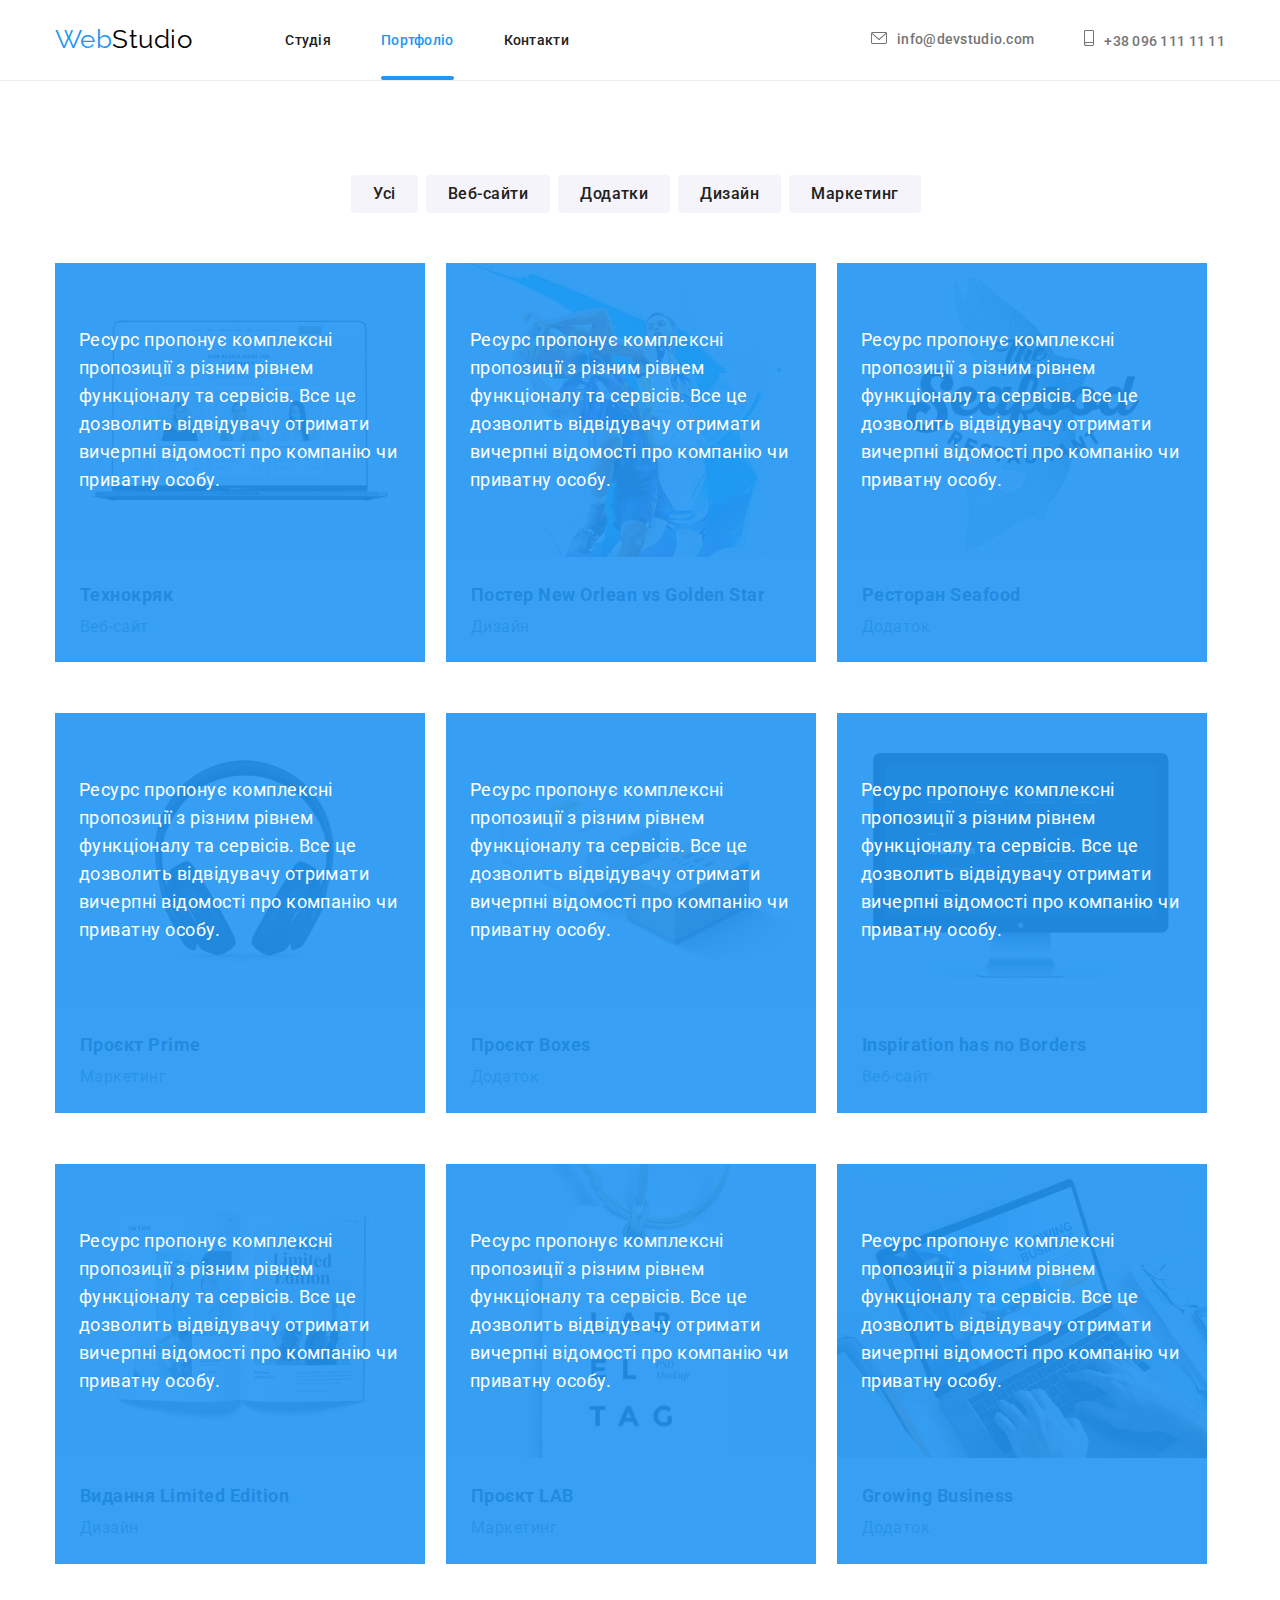
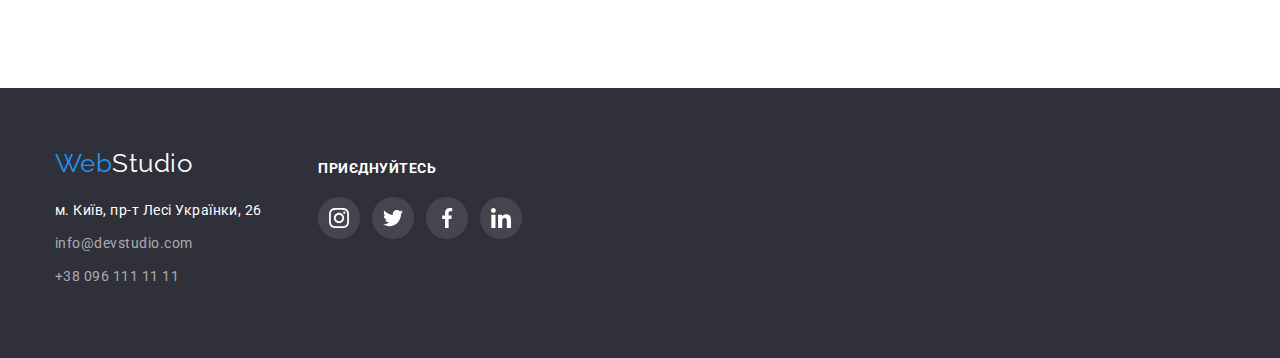
==== portfolio.html @ a59c3789 "1" ====
<!DOCTYPE html>
<html lang="uk">
  <head>
    <meta charset="UTF-8" />
    <meta http-equiv="X-UA-Compatible" content="IE=edge" />
    <meta name="viewport" content="width=device-width, initial-scale=1.0" />
    <title>Document</title>
    <link rel="preconnect" href="https://fonts.googleapis.com" />
    <link rel="preconnect" href="https://fonts.gstatic.com" crossorigin />
    <link
      href="https://fonts.googleapis.com/css2?family=Raleway:wght@700&family=Roboto:wght@400;500;700;900&display=swap"
      rel="stylesheet"
    />
    <link rel="stylesheet" href="./css/modern-normalize.css" />
    <link rel="stylesheet" href="./css/styles.css" />
  </head>
  <body>
    <!--Шапка-->
    <header class="header">
      <div class="container">
        <nav class="nav">
          <a class="logo" lang="en" href="./index.html"
            >Web<span class="logo-part">Studio</span>
          </a>
          <ul class="nav-list list">
            <li><a class="link" href="./index.html">Студія</a></li>
            <li>
              <a class="link current" href="./portfolio.html">Портфоліо</a>
            </li>
            <li><a class="link" href="">Контакти</a></li>
          </ul>
        </nav>
        <ul class="contacts list">
          <li>
            <a class="link" lang="en" href="mailto:info@devstudio.com">
              <svg class="header-icons" style="width: 16px; height: 12px">
                <use xlink:href="./images/sprite.svg#icon-mailsvg"></use></svg
              >info@devstudio.com
            </a>
          </li>
          <li>
            <a class="link" href="tel:+380961111111">
              <svg class="header-icons" style="width: 10px; height: 16px">
                <use
                  xlink:href="./images/sprite.svg#icon-smartphonesvg"
                ></use></svg
              >+38 096 111 11 11
            </a>
          </li>
        </ul>
      </div>
    </header>
    <!--Основная часть-->
    <main>
      <!--Портфоліо-->
      <section class="section">
        <div class="container">
          <h1 class="section-title-hidden">Портфоліо</h1>
          <!--Фільтр-->
          <ul class="filter-list list">
            <li class="filter-list-branch">
              <button class="button" type="button">Усі</button>
            </li>
            <li class="filter-list-branch">
              <button class="button" type="button">Веб-сайти</button>
            </li>
            <li class="filter-list-branch">
              <button class="button" type="button">Додатки</button>
            </li>
            <li class="filter-list-branch">
              <button class="button" type="button">Дизайн</button>
            </li>
            <li class="filter-list-branch">
              <button class="button" type="button">Маркетинг</button>
            </li>
          </ul>
          <ul class="portfolio list">
            <li class="portfolio-branch">
               
                <a 
                class="portfolio-branch-img"
                href="#"
                target="_blank"
                rel="noopener noreferrer"
              >
              <div>
                <img
                  class="image-portfolio"
                  src="./images/all/im1.jpg"
                  alt="Макбук"
                  width="370"
                />
                <p class="image-text">Ресурс пропонує комплексні пропозиції з різним рівнем функціоналу та сервісів. Все це дозволить відвідувачу отримати вичерпні відомості про компанію чи приватну особу.</p>
              </div>
                <div class="about">
                  <h2 class="title-up">Технокряк</h2>
                  <p class="title-down">Веб-сайт</p>
                </div>
              </a>
            </li>
            <li class="portfolio-branch">
               
                <a 
                class="portfolio-branch-img"
                href="#"
                target="_blank"
                rel="noopener noreferrer"
              >
              <div>
                <img
                  class="image-portfolio"
                  src="./images/all/im2.jpg"
                  alt="Баскетбол"
                  width="370"
                />
                <p class="image-text">Ресурс пропонує комплексні пропозиції з різним рівнем функціоналу та сервісів. Все це дозволить відвідувачу отримати вичерпні відомості про компанію чи приватну особу.</p>
              </div>
                <div class="about">
                  <h2 class="title-up">Постер New Orlean vs Golden Star</h2>
                  <p class="title-down">Дизайн</p>
                </div>
              </a>
            </li>
            <li class="portfolio-branch">
              
                <a 
                class="portfolio-branch-img"
                href="#"
                target="_blank"
                rel="noopener noreferrer"
              >
              <div> 
                <img
                  class="image-portfolio"
                  src="./images/all/im3.jpg"
                  alt="Риба"
                  width="370"
                />
                <p class="image-text">Ресурс пропонує комплексні пропозиції з різним рівнем функціоналу та сервісів. Все це дозволить відвідувачу отримати вичерпні відомості про компанію чи приватну особу.</p>
              </div>
                <div class="about">
                  <h2 class="title-up">Ресторан Seafood</h2>
                  <p class="title-down">Додаток</p>
                </div>
              </a>
            </li>
            <li class="portfolio-branch">
               
                <a
                class="portfolio-branch-img"
                href="#"
                target="_blank"
                rel="noopener noreferrer"
              >
              <div>
                <img
                  class="image-portfolio"
                  src="./images/all/im4.jpg"
                  alt="Навушники"
                  width="370"
                />
                <p class="image-text">Ресурс пропонує комплексні пропозиції з різним рівнем функціоналу та сервісів. Все це дозволить відвідувачу отримати вичерпні відомості про компанію чи приватну особу.</p>
              </div>
                <div class="about">
                  <h2 class="title-up">Проєкт Prime</h2>
                  <p class="title-down">Маркетинг</p>
                </div>
              </a>
            </li>
            <li class="portfolio-branch">
               <a
                class="portfolio-branch-img"
                href="#"
                target="_blank"
                rel="noopener noreferrer"
              >
              <div>
                <img
                  class="image-portfolio"
                  src="./images/all/im5.jpg"
                  alt="Коробки"
                  width="370"
                />
                <p class="image-text">Ресурс пропонує комплексні пропозиції з різним рівнем функціоналу та сервісів. Все це дозволить відвідувачу отримати вичерпні відомості про компанію чи приватну особу.</p>
              </div>
                <div class="about">
                  <h2 class="title-up">Проєкт Boxes</h2>
                  <p class="title-down">Додаток</p>
                </div>
              </a>
            </li>
            <li class="portfolio-branch">
               <a
                class="portfolio-branch-img"
                href="#"
                target="_blank"
                rel="noopener noreferrer"
              >
              <div>
                <img
                  class="image-portfolio"
                  src="./images/all/im6.jpg"
                  alt="Аймак"
                  width="370"
                />
                <p class="image-text">Ресурс пропонує комплексні пропозиції з різним рівнем функціоналу та сервісів. Все це дозволить відвідувачу отримати вичерпні відомості про компанію чи приватну особу.</p>
              </div>
                <div class="about">
                  <h2 class="title-up">Inspiration has no Borders</h2>
                  <p class="title-down">Веб-сайт</p>
                </div>
              </a>
            </li>
            <li class="portfolio-branch">
               <a
                class="portfolio-branch-img"
                href="#"
                target="_blank"
                rel="noopener noreferrer"
              >
              <div>
                <img
                  class="image-portfolio"
                  src="./images/all/im7.jpg"
                  alt="Книга"
                  width="370"
                />
                <p class="image-text">Ресурс пропонує комплексні пропозиції з різним рівнем функціоналу та сервісів. Все це дозволить відвідувачу отримати вичерпні відомості про компанію чи приватну особу.</p>
              </div>
                <div class="about">
                  <h2 class="title-up">Видання Limited Edition</h2>
                  <p class="title-down">Дизайн</p>
                </div>
              </a>
            </li>
            <li class="portfolio-branch">
               <a
                class="portfolio-branch-img"
                href="#"
                target="_blank"
                rel="noopener noreferrer"
              >
              <div>
                <img
                  class="image-portfolio"
                  src="./images/all/im8.jpg"
                  alt="Візитка"
                  width="370"
                />
                <p class="image-text">Ресурс пропонує комплексні пропозиції з різним рівнем функціоналу та сервісів. Все це дозволить відвідувачу отримати вичерпні відомості про компанію чи приватну особу.</p>
              </div>
                <div class="about">
                  <h2 class="title-up">Проєкт LAB</h2>
                  <p class="title-down">Маркетинг</p>
                </div>
              </a>
            </li>
            <li class="portfolio-branch">
               <a
                class="portfolio-branch-img"
                href="#"
                target="_blank"
                rel="noopener noreferrer"
              >
              <div>
                <img
                  class="image-portfolio"
                  src="./images/all/im9.jpg"
                  alt="Друкування"
                  width="370"
                />
                <p class="image-text">Ресурс пропонує комплексні пропозиції з різним рівнем функціоналу та сервісів. Все це дозволить відвідувачу отримати вичерпні відомості про компанію чи приватну особу.</p>
              </div>
                <div class="about">
                  <h2 class="title-up">Growing Business</h2>
                  <p class="title-down">Додаток</p>
                </div>
              </a>
            </li>
          </ul>
        </div>
      </section>
    </main>
    <!--Футер-->
    <footer class="footer">
      <div class="container">
        <div class="footer-wraper">
          <div class="left-part-footer">
        <a class="logo logo-footer" lang="en" href="./index.html"
          >Web<span class="logo-part">Studio</span>
        </a>
        <address class="address">
          <ul class="address-list list">
            <li class="address-list-branch">
              <a
                class="map-link"
                href="https://goo.gl/maps/8YzZ8yMkQN2f1ThD6"
                target="_blank"
                rel="noopener noreferrer"
                >м. Київ, пр-т Лесі Українки, 26</a
              >
            </li>
            <li class="address-list-branch">
              <a class="link" href="mailto:info@devstudio.com"
                >info@devstudio.com</a
              >
            </li>
            <li class="address-list-branch">
              <a class="link" href="tel:+380961111111">+38 096 111 11 11</a>
            </li>
          </ul>
        </address>
      </div>
        <div class="footer-socials">
          <p class="footer-p">приєднуйтесь</p>
          <ul class="photo-team-branch-icons-list">
            <li>
               <a  class="link-footer-icons" href="#"><svg class="photo-team-icons">
                <use xlink:href="./images/sprite.svg#icon-instagramsvg"></use>
              </svg> </a> 
            </li>
            <li>
              <a class="link-footer-icons" href="#"><svg class="photo-team-icons">
                <use xlink:href="./images/sprite.svg#icon-twittersvg"></use>
              </svg></a>  
            </li>
            <li>
              <a class="link-footer-icons" href="#"><svg class="photo-team-icons">
                <use xlink:href="./images/sprite.svg#icon-facebooksvg"></use>
              </svg></a>  
            </li>
            <li>
              <a class="link-footer-icons" href="#"><svg class="photo-team-icons">
                <use xlink:href="./images/sprite.svg#icon-linkedinsvg"></use>
              </svg></a>  
            </li>
          </ul>
        </div>
        </div>
      </div>
      </footer>
  </body>
</html>
---- css/styles.css ----
:root{ 
    --main-color: #212121;
    --background-color: #F5F5F5;
    --accent-color: #2196F3;
    --title-text-color: #757575;
    --background-other-color: #2F303A;
    --hero-color:#fff;
}   
html{
    margin: 0;
    padding: 0;
    box-sizing: border-box;
}
body{
    color:var(--main-color);
    background-color:var(--hero-color);
    font-family:"Roboto", sans-serif;
    letter-spacing: 0.03em;
}
.list{
    list-style: none;
}
h1,
h2,
h3,
p,
ul {
  margin: 0;
  padding: 0;
}
.section{
    padding: 94px 0;
}
.section-nopad{
    padding: 0 0 94px 0;
}
.header{
    border-bottom: 1px solid #ECECEC;
}
.logo{
    color:var(--accent-color);
    font-size:26px;
    text-decoration:none;
    font-family:"Raleway", sans-serif;
    line-height:1.2;
    margin-right: 93px;
    }
.logo-part{
    color: #000;
    text-decoration:none;
}
.nav-list{
    display: flex;
    justify-content: space-between;
    align-items: center;
    gap: 50px;
    
}
.nav-list .link{
    color: var(--main-color);
    text-decoration: none;
    font-weight: 500;
    font-size: 14px;
    line-height: 1.14;
    letter-spacing: 0.02em;
    padding: 30px 0;
    position: relative;
}
.nav-list .link:hover::after,
.nav-list .link:focus::after,
.nav-list .link.current::after{
    color:var(--accent-color);
    transition: 250ms cubic-bezier(0.4, 0, 0.2, 1);
    opacity: 1;
}
.nav-list .link::after{
    content: "";
    background-color: var(--accent-color);
    display: inline-block;
    width: 100%;
    height: 4px;
    border-radius: 2px;
    position: absolute;
    bottom: -2px;
    left: 0;
    transition: 250ms cubic-bezier(0.4, 0, 0.2, 1);
    opacity: 0;
}
.nav-list .link.current{
    color:var(--accent-color);
}
.contacts .link{
    color:var(--title-text-color);
    text-decoration: none;
    font-weight: 500;
    font-size: 14px;
    line-height: 1.14;
    letter-spacing: 0.02em;
}
.contacts .link:hover,
.contacts .link:focus{
    color: var(--accent-color);
    text-decoration: none;
    transition: 250ms cubic-bezier(0.4, 0, 0.2, 1);
}
.hero{
    background-color: var(--background-other-color);
    display: flex;
    justify-content: center;
    flex-direction: column;
    gap: 30px;
    align-items: center;
    padding: 200px 0;
    background-image: url(../images/background-hero.jpg);
    background-repeat: no-repeat;
    background-size: cover;
    }
.hero-top{
    color:var(--hero-color);
    font-weight: 900;
    font-size: 44px;
    line-height: 1.36;
    letter-spacing: 00.03em;
    text-transform: uppercase;
    display: inline-block;
    width: 696px;
    text-align: center;
    }
.main-button{
    height: 50px;
    width: 216px;
    font-style: normal;
    font-weight: 700;
    font-size: 16px;
    line-height: 1.9;
    letter-spacing: 0.06em;
    background-color: var(--accent-color);
    box-shadow: 0px 4px 4px rgb(0 0 0 / 15%);
    border-radius: 4px;
    font-family: "Roboto", sans-serif;
    color: var(--hero-color);
    border: none;
    cursor: pointer;
}
.section .section-title-hidden{

    position: absolute;
    width: 1px;
    height: 1px;
    margin: -1px;
    border: 0;
    padding: 0;
       
    white-space: nowrap;
    clip-path: inset(100%);
    clip: rect(0 0 0 0);
    overflow: hidden;

}
.section-team{
    background-color: #F5F4FA;
}
.section .section-title{
    font-weight: 700;
  font-size: 36px;
  line-height: 1.7;
  text-align: center;
  letter-spacing: 0.03em;
  color: var(--main-color);
  margin: 0 0 50px 0;
  }
.photo-cards{
    display: flex;
    gap: 30px;
}
.photo-cards-p{
    font-weight: 700;
    font-size: 14px;
    line-height: 1.1666;
    color: var(--hero-color);
    position: absolute;
    z-index: 2;
    background-color: rgba(47, 48, 58, 0.8);
    text-align: center;
    text-transform: uppercase;
    left: 0;
    bottom: 4px;
    padding: 27px 10px;
    width: 100%;
}
.photo-cards-child{
    position: relative;
}

.plus-list{
    display: flex;
    justify-content: center;
    align-items: flex-start;
    gap: 30px;
}
.plus-list .title-up{
    font-weight: 700;
    font-size: 14px;
    line-height: 1.14;
    text-transform: uppercase; 
    margin-bottom: 10px; 
}
.plus-list .title-down{
    color: var(--title-text-color);
    font-size: 14px;
    line-height: 1.7;
}
.photo-team{
  display: flex;
  justify-content: center;
  align-items: center;
  gap: 30px;
}
.photo-team-branch{
  width: 270px;
  height: 368px;
  background-color: var(--hero-color);
  box-shadow: 0px 1px 3px rgba(0, 0, 0, 0.12), 0px 1px 1px rgba(0, 0, 0, 0.14),
    0px 2px 1px rgba(0, 0, 0, 0.2);
  border-radius: 0px 0px 4px 4px;
  display: inline-table;
}
.filter-list {
    display: flex;
    justify-content: center;
  }
.filter-list-branch{
    font-size: 16px;
  line-height: 1.6;
  vertical-align: Top;
  padding-bottom: 50px;
  margin-right: 8px;
}
.portfolio{
display: flex;
flex-wrap: wrap;
gap: 21px;
}
.portfolio-branch{
  margin-bottom: 30px;
  background: #ffffff;
}
.portfolio-branch:hover,
.portfolio-branch:focus{
    transform: translateY(0%);
    transition: 250ms cubic-bezier(0.4, 0, 0.2, 1);
    box-shadow: 0px 4px 4px 0px rgba(0, 0, 0, 0.06), 0px 1px 1px 0px rgba(0, 0, 0, 0.12), 1px 4px 6px 0 rgba(0, 0, 0, 0.16);
}
.image-text{
    position: absolute;
    top: 0;
    left: 0;
    padding: 63px 24px;
    
    transition: transform 250ms cubic-bezier(0.4, 0, 0.2, 1);
    overflow: auto;
    font-weight: 400;
    font-size: 18px;
    line-height: 1.5556;
    color: var(--hero-color);
    background: rgba(33, 150, 243, 0.9);
    width: 100%;
    height: 100%;
}
.portfolio-branch-img{
    text-decoration: none;
    position: relative;
    overflow: hidden;
}
.photo-team .title-up{
    color:var(--main-color); 
    font-weight: 500;
    font-size: 16px;
    line-height: 1.2;
    text-align: center;
    margin: 30px 0 10px 0;
    letter-spacing: 0.03em;
}
.photo-team .title-down{
    color: var(--title-text-color);
    font-size: 16px;
    line-height: 1.2;
    text-align: center;
    font-weight: 400;
    letter-spacing: 0.03em;
    margin: 0;
}
.logo-footer{
    display: block;
    margin-bottom: 20px;
}
/*Футер*/
.footer{
    background-color: #2F303A;
    display: flex;
    flex-direction: column;
    padding: 60px 0;
}
.footer .logo-part{
    color: var(--hero-color);
    text-decoration: none;
}
.address{
  display: flex;
  flex-direction: column;
  font-style: normal;
  }
.address-list .map-link{
    color: var(--hero-color);
    font-style: normal;
    text-decoration: none;
    font-size: 14px;
    line-height: 1.7;
}
.address-list .map-link:hover,
.address-list .map-link:focus{
    color: var(--accent-color);
    font-style: normal;
    transition: 250ms cubic-bezier(0.4, 0, 0.2, 1);
}
.address-list .link{
    color: rgba(255, 255, 255, 0.6);
    text-decoration: none;
    font-style: normal;
    font-size: 14px;
    line-height: 1.7;
    padding-top: 9px;
    vertical-align: Top;
}
.address-list .link.link:hover,
.address-list .link.link:focus{
    color: var(--accent-color);
    font-style: normal;
    transition: 250ms cubic-bezier(0.4, 0, 0.2, 1);
}
.header-icons{
    fill: var(--title-text-color);
    margin-right: 10px;
}
.link:hover .header-icons,
.link:focus .header-icons {
    fill: var(--accent-color);
    transition: 250ms cubic-bezier(0.4, 0, 0.2, 1);
}
.address-list-branch{
    margin-bottom: 9px;
}
.logo-footer{
    margin-bottom: 20px;
}

/* portfolio.html */
.button {
    color: var(--main-color);
    background-color: #F5F4FA;
    cursor: pointer;
    font-weight: 500;
    font-size: 16px;
    line-height: 1.6;
    letter-spacing: 0.03em;
    border-radius: 4px;
    background-color: #F5F4FA;
    cursor: pointer;
    border: 0ch;
    padding: 6px 22px;
}
.button:hover,
.button:focus {
    color: var(--hero-color);
    background-color: var(--accent-color);
    box-shadow: 0px 2px 2px 0px rgba(0, 0, 0, 0.12), 0px 1px 2px 0px rgba(0, 0, 0, 0.08), 0px 3px 1px 0px rgba(0, 0, 0, 0.1);
    transition: 250ms cubic-bezier(0.4, 0, 0.2, 1);
}



.title-up{
    font-weight: 700;
    font-size: 18px;
    line-height: 2;
    color: #212121;
}
.title-down{
    color: var(--title-text-color);
    font-size: 16px;
    line-height: 1.8;
}

/*geometry*/
.container{
    max-width: 1200px;
    margin: 0 auto;
    padding: 0 15px;
    width: 100%;
}
.header .container{
    display: flex;
    margin: 0 auto;
   
    align-items:center;
    justify-content: space-between;
}
.nav{
    display: flex;
    align-items: center;
    height: 80px;
}
.contacts {
 display: flex;
 gap: 50px;
}
.container-hero .main-button{
    margin: 30px 692px;
    max-height: 50px;
    max-width: 216px;
}
.container-hero{
    font-size: 44px;
  display: inline-block;
  width: 696px;
  text-align: center;
}
.plus-list-branch{
    display: block;
    justify-content: center;
    gap: 10px;
}
/*portfolio*/


.about{
    padding: 20px 24px;
    border-bottom: 1px solid #eeeeee;
    border-left: 1px solid #eeeeee;
    border-right: 1px solid #eeeeee;
}
.image-portfolio{
    display: block;
}

.plus-list-icons{
    width: 270px;
    height: 120px;
    padding: 25px 100px;
    background: #F5F4FA;
    border-radius: 4px;
    margin-bottom: 30px;    
}
.photo-team-icons{
    width: 20px;
    height: 20px;
    fill: currentColor;
}
.footer-socials .photo-team-icons{
    fill: var(--hero-color);
    background: Solid rgba(255, 255, 255, 0.1);
}
.photo-team-branch-icons-list{
    display: flex;
    list-style: none;
    align-items: center;
    justify-content: center;
    margin: 8px 32px 30px 32px;
    gap: 10px;
}
.clients-list{
    display: flex;
    justify-content: center;
    gap: 30px;
}
.clients-list-branch{
    
    width: 170px;
    height: 92px;
    display: flex;
    cursor: pointer;
}
.link-clients:hover,
.link-clients:focus{
    color: var(--accent-color);
    border: 1px solid 
}
.footer-p{
    display: flex;
    font-size: 14px;
    font-weight: bold;
    color: var(--hero-color);
    text-transform:uppercase;
    margin-bottom: 20px;
    margin-left: 33px;
}
.clients-icons{
    fill: currentColor;
    width: 170px;
    height: 92px;
}

.footer-wraper{
    display: flex;
}
.footer-socials{
    padding-top: 12px;
}
.link-photo-team-icons{
    display: flex;
    height: 44px;
    color: #AFB1B8;
    width: 44px;
    border: 1px solid #fff;
    border-radius: 50%;
    justify-content: center;
    align-items: center;
}
.link-photo-team-icons:hover,
.link-photo-team-icons:focus{
    transition: 250ms cubic-bezier(0.4, 0, 0.2, 1);
    color: #fff;
    background: #2196F3;
}

.link-footer-icons {
    display: flex;
    height: 44px;
    width: 44px;
    border: 1px solid #2F303A;
    border-radius: 50%;
    justify-content: center;
    align-items: center;
    background-color:rgba(255, 255, 255, 0.1);
}
.link-footer-icons:hover,
.link-footer-icons:focus{
    background: var(--accent-color);
    transition: 250ms cubic-bezier(0.4, 0, 0.2, 1);
}
.link-clients{
    border: 1px solid #AFB1B8;
    border-radius: 4px;
    color: #AFB1B8;
}
/*
.icons-hover:hover,
.icons-hover:focus {
    fill: var(--accent-color);
}*/
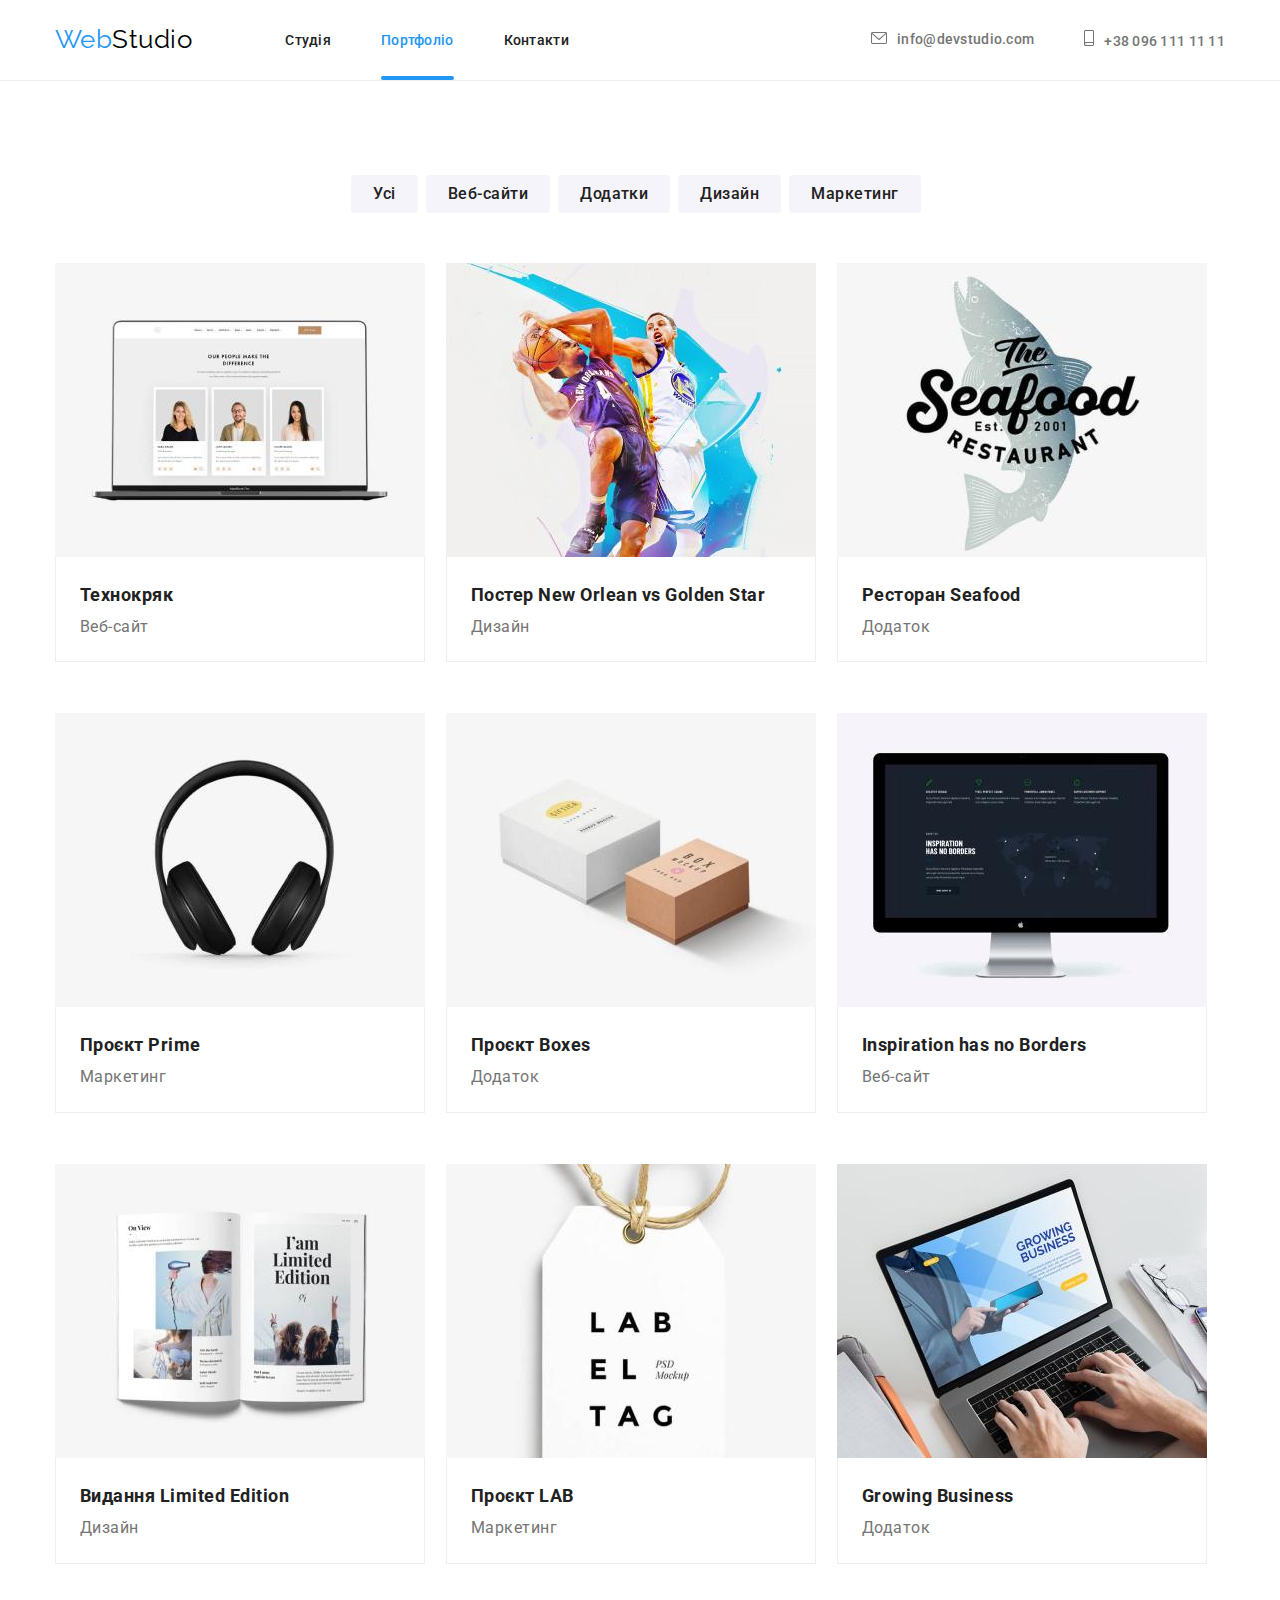
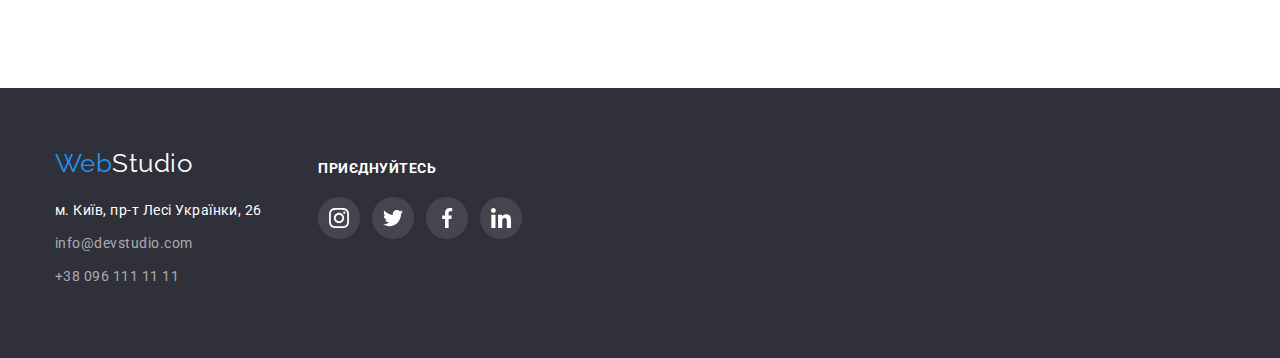
==== commit 2ea95baa: "!" ====
--- a/portfolio.html
+++ b/portfolio.html
@@ -83,7 +83,7 @@
                 target="_blank"
                 rel="noopener noreferrer"
               >
-              <div>
+              <div class="portfolio-img-wraper">
                 <img
                   class="image-portfolio"
                   src="./images/all/im1.jpg"
@@ -106,7 +106,7 @@
                 target="_blank"
                 rel="noopener noreferrer"
               >
-              <div>
+              <div class="portfolio-img-wraper">
                 <img
                   class="image-portfolio"
                   src="./images/all/im2.jpg"
@@ -129,7 +129,7 @@
                 target="_blank"
                 rel="noopener noreferrer"
               >
-              <div> 
+              <div class="portfolio-img-wraper"> 
                 <img
                   class="image-portfolio"
                   src="./images/all/im3.jpg"
@@ -152,7 +152,7 @@
                 target="_blank"
                 rel="noopener noreferrer"
               >
-              <div>
+              <div class="portfolio-img-wraper">
                 <img
                   class="image-portfolio"
                   src="./images/all/im4.jpg"
@@ -174,7 +174,7 @@
                 target="_blank"
                 rel="noopener noreferrer"
               >
-              <div>
+              <div class="portfolio-img-wraper">
                 <img
                   class="image-portfolio"
                   src="./images/all/im5.jpg"
@@ -196,7 +196,7 @@
                 target="_blank"
                 rel="noopener noreferrer"
               >
-              <div>
+              <div class="portfolio-img-wraper">
                 <img
                   class="image-portfolio"
                   src="./images/all/im6.jpg"
@@ -218,7 +218,7 @@
                 target="_blank"
                 rel="noopener noreferrer"
               >
-              <div>
+              <div class="portfolio-img-wraper">
                 <img
                   class="image-portfolio"
                   src="./images/all/im7.jpg"
@@ -240,7 +240,7 @@
                 target="_blank"
                 rel="noopener noreferrer"
               >
-              <div>
+              <div class="portfolio-img-wraper">
                 <img
                   class="image-portfolio"
                   src="./images/all/im8.jpg"
@@ -262,7 +262,7 @@
                 target="_blank"
                 rel="noopener noreferrer"
               >
-              <div>
+              <div class="portfolio-img-wraper">
                 <img
                   class="image-portfolio"
                   src="./images/all/im9.jpg"
@@ -338,6 +338,6 @@
         </div>
         </div>
       </div>
-      </footer>
+            </footer>
   </body>
 </html>
--- a/css/styles.css
+++ b/css/styles.css
@@ -256,7 +256,6 @@
     top: 0;
     left: 0;
     padding: 63px 24px;
-    
     transition: transform 250ms cubic-bezier(0.4, 0, 0.2, 1);
     overflow: auto;
     font-weight: 400;
@@ -266,12 +265,22 @@
     background: rgba(33, 150, 243, 0.9);
     width: 100%;
     height: 100%;
+    transform: translateY(100%);
+}
+.image-text:hover,
+.image-text:focus{
+transform: translateY(0%); 
+transition: transform 250ms cubic-bezier(0.4, 0, 0.2, 1);
+}
+.portfolio-img-wraper{
+    position: relative;
+    overflow: hidden;
 }
 .portfolio-branch-img{
     text-decoration: none;
-    position: relative;
-    overflow: hidden;
-}
+}
+
+
 .photo-team .title-up{
     color:var(--main-color); 
     font-weight: 500;
@@ -543,6 +552,64 @@
     border-radius: 4px;
     color: #AFB1B8;
 }
+
+.modal{
+max-width: 528px;
+max-height: 581px;
+background-color: var(--hero-color);
+box-shadow: 0px 1px 3px rgba(0, 0, 0, 0.12), 0px 1px 1px rgba(0, 0, 0, 0.14), 0px 2px 1px rgba(0, 0, 0, 0.2);
+border-radius: 4px;
+padding: 40px;
+width: 100%;
+height: 100%;
+overflow: auto;
+position: relative;
+transform: translate(-50%, -50%) scale(1);
+transition: transform 250ms cubic-bezier(0.4, 0, 0.2, 1);
+top: 50%;
+left: 50%;
+z-index: 3;
+
+}
+.close-button{
+    position: absolute;
+    top: 8px;
+    right: 8px;
+    width: 30px;
+    height: 30px;
+    background: var(--c-white);
+    border: 1px solid rgba(0, 0, 0, 0.1);
+    border-radius: 50%;
+
+}
+.close-button::before,
+.close-button::after {
+    position: absolute;
+    left: 50%;
+    top:50%;
+    content: "";
+    background-color: var(--primary-text-color);
+    width: 15px;
+    height: 2px;
+}
+.close-button::before{
+    transform: translate(-50%,-50%)rotate(-45deg);
+}
+.close-button::after     {
+    transform: translate(-50%, -50%)rotate(45deg);
+}
+.modal-wrap{
+    position: fixed;
+    background: rgba(0, 0, 0, 0.5);
+    top: 0;
+    left: 0;
+    width: 100%;
+    height: 100%;
+}
+.is-hidden{
+    opacity: 0;
+    pointer-events: none;
+}
 /*
 .icons-hover:hover,
 .icons-hover:focus {
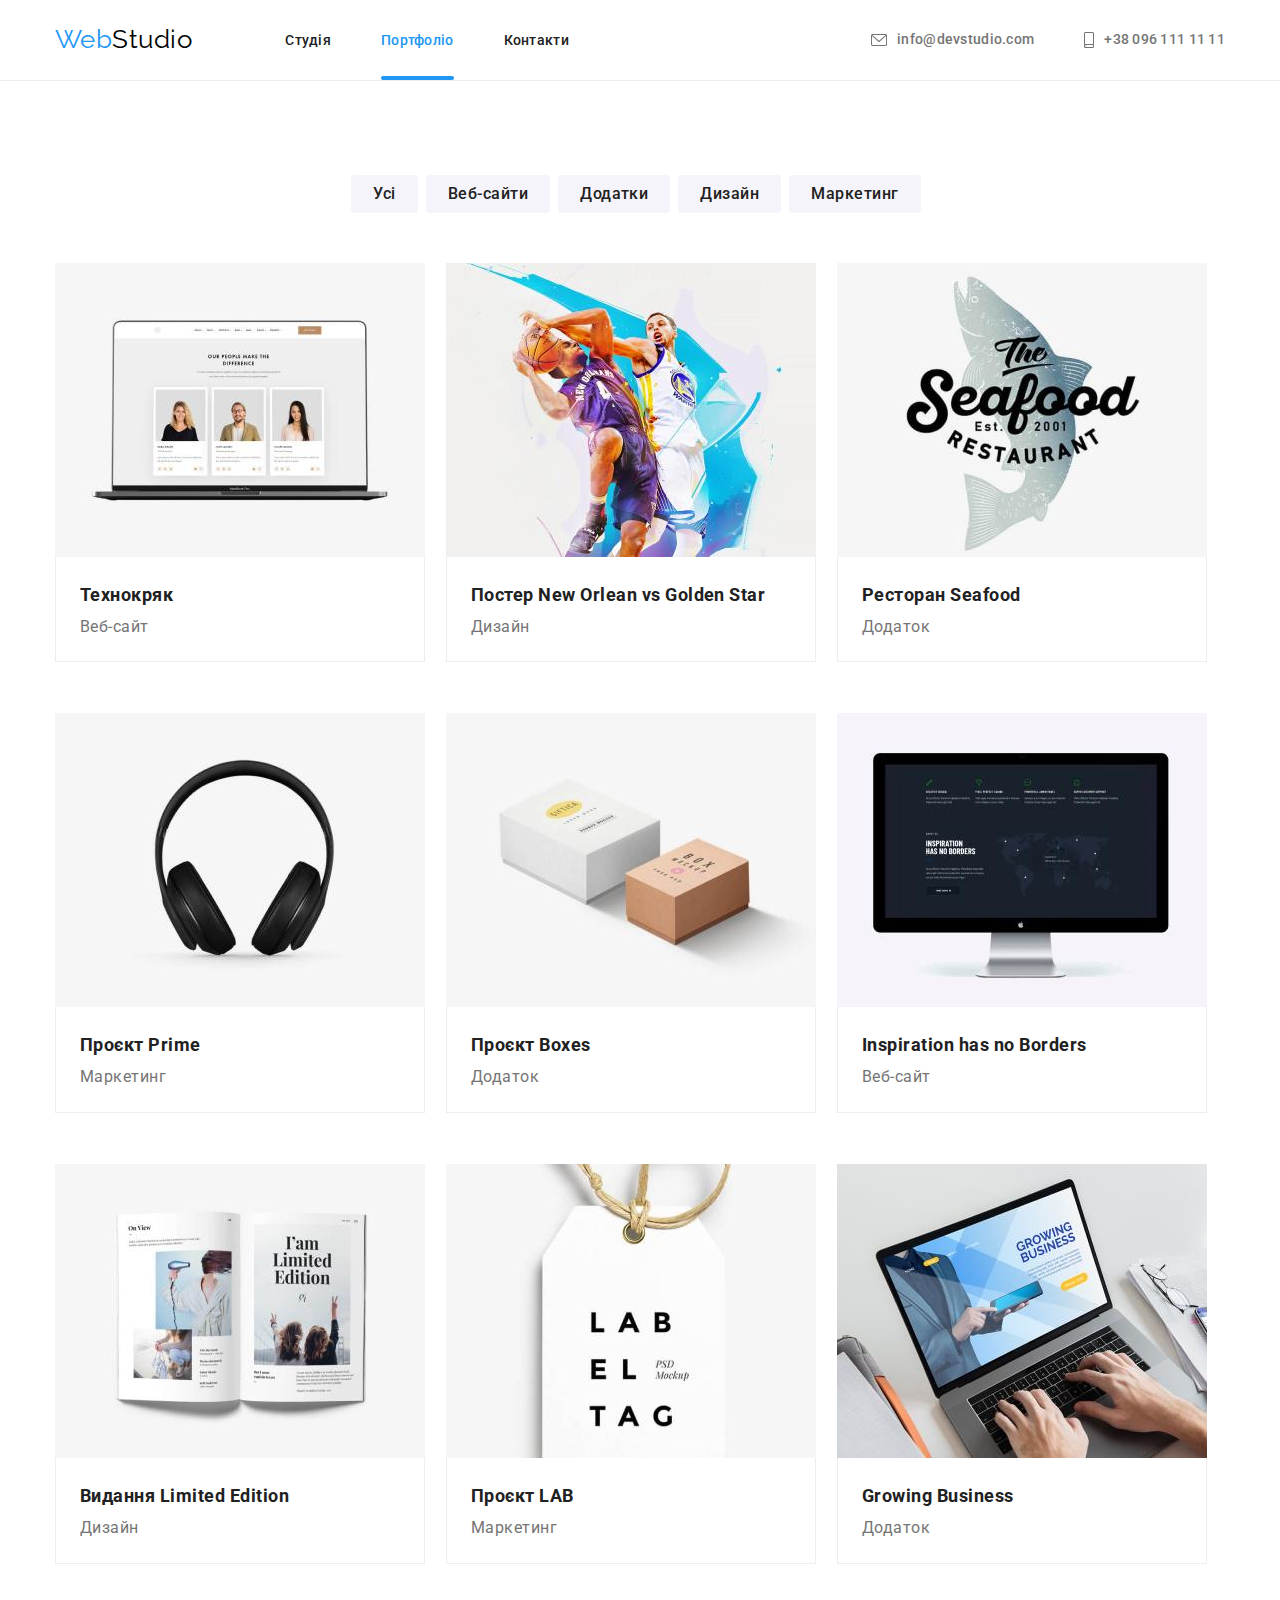
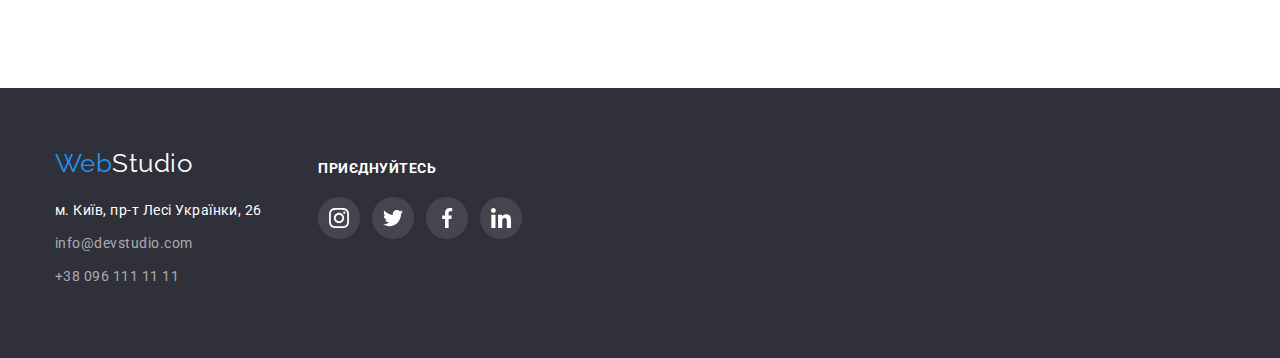
==== commit 4bfe0322: "notes" ====
--- a/portfolio.html
+++ b/portfolio.html
@@ -23,7 +23,7 @@
             >Web<span class="logo-part">Studio</span>
           </a>
           <ul class="nav-list list">
-            <li><a class="link" href="./index.html">Студія</a></li>
+            <li><a class="link " href="./index.html">Студія</a></li>
             <li>
               <a class="link current" href="./portfolio.html">Портфоліо</a>
             </li>
@@ -338,6 +338,6 @@
         </div>
         </div>
       </div>
-            </footer>
+      </footer>
   </body>
 </html>
--- a/css/styles.css
+++ b/css/styles.css
@@ -96,6 +96,8 @@
     font-size: 14px;
     line-height: 1.14;
     letter-spacing: 0.02em;
+    display: flex;
+    align-items: center;
 }
 .contacts .link:hover,
 .contacts .link:focus{
@@ -179,7 +181,7 @@
     line-height: 1.1666;
     color: var(--hero-color);
     position: absolute;
-    z-index: 2;
+    z-index: 3;
     background-color: rgba(47, 48, 58, 0.8);
     text-align: center;
     text-transform: uppercase;
@@ -267,19 +269,20 @@
     height: 100%;
     transform: translateY(100%);
 }
-.image-text:hover,
-.image-text:focus{
-transform: translateY(0%); 
-transition: transform 250ms cubic-bezier(0.4, 0, 0.2, 1);
-}
+
 .portfolio-img-wraper{
     position: relative;
     overflow: hidden;
 }
 .portfolio-branch-img{
     text-decoration: none;
-}
-
+
+}
+.portfolio-branch-img:hover .image-text,
+.portfolio-branch-img:focus .image-text{
+    transform: translateY(0);
+    transition: 250ms cubic-bezier(0.4, 0, 0.2, 1);
+}
 
 .photo-team .title-up{
     color:var(--main-color); 
@@ -572,31 +575,19 @@
 
 }
 .close-button{
+    display: flex;
+    justify-content: center;
+    align-items: center;
     position: absolute;
     top: 8px;
     right: 8px;
     width: 30px;
     height: 30px;
-    background: var(--c-white);
+    background: var(--hero-color);
     border: 1px solid rgba(0, 0, 0, 0.1);
     border-radius: 50%;
-
-}
-.close-button::before,
-.close-button::after {
-    position: absolute;
-    left: 50%;
-    top:50%;
-    content: "";
-    background-color: var(--primary-text-color);
-    width: 15px;
-    height: 2px;
-}
-.close-button::before{
-    transform: translate(-50%,-50%)rotate(-45deg);
-}
-.close-button::after     {
-    transform: translate(-50%, -50%)rotate(45deg);
+    cursor: pointer;
+
 }
 .modal-wrap{
     position: fixed;
@@ -605,13 +596,9 @@
     left: 0;
     width: 100%;
     height: 100%;
+    z-index: 5;
 }
 .is-hidden{
     opacity: 0;
     pointer-events: none;
 }
-/*
-.icons-hover:hover,
-.icons-hover:focus {
-    fill: var(--accent-color);
-}*/